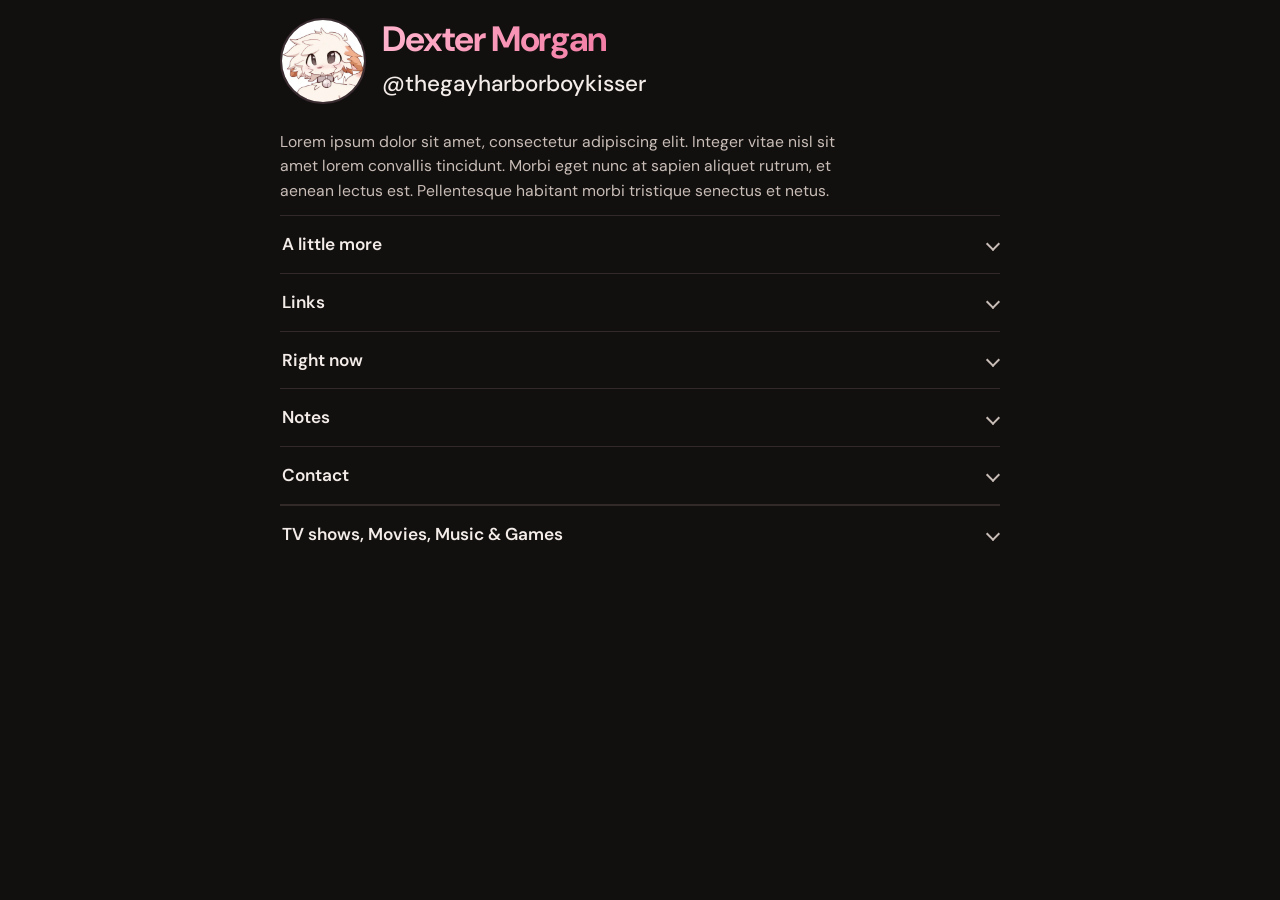
==== index.html @ 5fb07c04 "Rename indedx.html to index.html" ====
<!DOCTYPE html>
<html lang="en">
<head>
  <meta charset="utf-8">
  <meta name="viewport" content="width=device-width, initial-scale=1, viewport-fit=cover">
  <meta name="theme-color" content="#12100f">
  <meta name="apple-mobile-web-app-status-bar-style" content="black-translucent">
  <meta name="color-scheme" content="dark">
  <title>Dexter Morgan</title>
  <link rel="icon" href="pfp.png">
  <link rel="preconnect" href="https://fonts.googleapis.com">
  <link rel="preconnect" href="https://fonts.gstatic.com" crossorigin>
  <link href="https://fonts.googleapis.com/css2?family=DM+Sans:ital,opsz,wght@0,9..40,400;0,9..40,500;0,9..40,600;0,9..40,700;1,9..40,400&display=swap" rel="stylesheet">
  <style>
    :root {
      --bg: #12100f;
      --panel: #1c1716;
      --line: #322a29;
      --pink: #ef6d9a;
      --pink-2: #ff9fbd;
      --text: #f3ece8;
      --muted: #c9bdb7;
    }

    * { box-sizing: border-box; }

    html, body {
      margin: 0;
      min-height: 100%;
      min-height: 100dvh;
      background: var(--bg);
      color: var(--text);
    }

    body {
      font-family: "DM Sans", "Segoe UI", sans-serif;
      font-size: 17px;
      line-height: 1.55;
      padding: calc(18px + env(safe-area-inset-top)) 20px calc(28px + env(safe-area-inset-bottom));
    }

    main {
      width: min(720px, 100%);
      margin: 0 auto;
    }

    header {
      display: grid;
      grid-template-columns: 86px 1fr;
      column-gap: 16px;
      row-gap: 4px;
      align-items: center;
    }

    .pfp {
      width: 86px;
      height: 86px;
      border-radius: 50%;
      object-fit: cover;
      grid-row: span 2;
      border: 2px solid #3a2c31;
      background: #2a2224;
    }

    h1 {
      margin: 0;
      font-size: clamp(1.65rem, 5vw, 2.2rem);
      font-weight: 700;
      letter-spacing: -0.03em;
      line-height: 1.12;
      color: var(--pink);
      background: linear-gradient(100deg, #ffb3cc 0%, var(--pink) 48%, #ff7aa8 100%);
      -webkit-background-clip: text;
      background-clip: text;
      -webkit-text-fill-color: transparent;
    }

    .handle {
      margin: -2px 0 0;
      font-size: clamp(1.15rem, 3.5vw, 1.4rem);
      font-weight: 500;
      color: var(--text);
    }

    .bio {
      grid-column: 1 / -1;
      margin: 22px 0 8px;
      max-width: 38em;
      color: var(--muted);
      font-size: 0.98rem;
    }

    .folds {
      margin-top: 4px;
      border-top: 1px solid var(--line);
      border-bottom: 1px solid var(--line);
    }

    .fold {
      border-top: 1px solid var(--line);
    }

    .fold:first-child {
      border-top: 0;
    }

    summary {
      list-style: none;
      cursor: pointer;
      display: flex;
      align-items: center;
      justify-content: space-between;
      gap: 12px;
      padding: 15px 2px;
      font-size: 1.08rem;
      font-weight: 600;
    }

    summary::-webkit-details-marker { display: none; }

    summary::after {
      content: "";
      width: 8px;
      height: 8px;
      border-right: 2px solid var(--muted);
      border-bottom: 2px solid var(--muted);
      transform: rotate(45deg);
      transition: transform 0.18s ease;
      flex-shrink: 0;
    }

    details[open] summary {
      color: var(--pink-2);
    }

    details[open] summary::after {
      transform: rotate(225deg);
      border-color: var(--pink);
    }

    .body {
      padding: 0 2px 18px;
      color: var(--muted);
    }

    .body h3, .media h2 {
      margin: 14px 0 6px;
      font-size: 1.02rem;
      font-weight: 600;
      color: var(--text);
    }

    .media {
      margin-top: 0;
    }

    .media-block + .media-block {
      margin-top: 28px;
      padding-top: 18px;
      border-top: 1px solid var(--line);
    }

    .media h2 {
      margin: 0 0 8px;
      font-size: 1.08rem;
    }

    .media h3 {
      margin: 18px 0 8px;
      font-size: 0.92rem;
      font-weight: 600;
      color: var(--muted);
    }

    .media h3:first-child { margin-top: 0; }

    .music-group + .music-group { margin-top: 18px; }

    .body h3:first-child { margin-top: 0; }

    .body p { margin: 0 0 10px; }

    a.ext {
      color: var(--pink);
      text-underline-offset: 3px;
    }

    a.ext:hover { color: var(--pink-2); }

    .shelf-wrap { margin-top: 6px; }

    .shelf {
      display: flex;
      gap: 12px;
      overflow-x: auto;
      padding: 6px 2px 10px;
      scrollbar-color: var(--pink) var(--panel);
    }

    .card {
      flex: 0 0 auto;
      width: 118px;
    }

    .frame {
      position: relative;
      overflow: hidden;
      border-radius: 8px;
      background: var(--panel);
      aspect-ratio: 2 / 3;
      transform: perspective(700px) rotateX(var(--rx, 0deg)) rotateY(var(--ry, 0deg)) scale(1);
      transition: transform 0.28s ease;
      will-change: transform;
    }

    .frame img {
      width: 100%;
      height: 100%;
      object-fit: cover;
      display: block;
    }

    .frame.gone {
      display: flex;
      align-items: flex-end;
      padding: 10px;
      color: #8d7f7a;
      font-size: 0.78rem;
    }

    .frame.gone img { display: none; }

    .frame::after {
      content: "";
      position: absolute;
      inset: 0;
      background: linear-gradient(115deg, transparent 32%, rgba(255, 210, 225, 0.24) 50%, transparent 68%);
      transform: translateX(-120%);
      pointer-events: none;
    }

    .card:hover .frame {
      transform: perspective(700px) rotateX(var(--rx, 0deg)) rotateY(var(--ry, 0deg)) scale(1.045) translateY(-3px);
    }

    .card:hover .frame::after {
      transform: translateX(120%);
      transition: transform 0.42s ease;
    }

    .card span {
      display: block;
      margin-top: 7px;
      font-size: 0.82rem;
      color: var(--text);
      line-height: 1.25;
    }

    .music-shelf .music-card {
      width: 180px;
      flex-basis: 180px;
    }

    .music-card {
      flex: 0 0 auto;
    }

    .music-card iframe {
      display: block;
      width: 180px;
      height: 152px;
      border: 0;
      border-radius: 10px;
      background: var(--panel);
      overflow: hidden;
    }

    .music-unavailable {
      width: 180px;
      height: 180px;
      display: flex;
      flex-direction: column;
      justify-content: flex-end;
      gap: 4px;
      padding: 12px;
      border: 1px solid var(--line);
      border-radius: 10px;
      background: var(--panel);
      color: var(--text);
    }

    .music-unavailable small {
      color: var(--muted);
      font-size: 0.74rem;
      line-height: 1.2;
    }

    .music-card .music-title {
      display: block;
      margin-top: 7px;
      color: var(--text);
      font-size: 0.82rem;
      line-height: 1.25;
    }

    .music-card .music-title span {
      display: block;
      margin-top: 2px;
      color: var(--muted);
      font-size: 0.76rem;
    }

    .music-shelf {
      padding-bottom: 6px;
    }

    .music-embed {
      position: relative;
      overflow: hidden;
      width: 180px;
      height: 180px;
      border-radius: 10px;
      transform: perspective(700px) rotateX(var(--rx, 0deg)) rotateY(var(--ry, 0deg)) scale(1);
      transition: transform 0.28s ease;
    }

    .music-card:hover .music-embed {
      transform: perspective(700px) rotateX(var(--rx, 0deg)) rotateY(var(--ry, 0deg)) scale(1.025) translateY(-2px);
    }

    @media (max-width: 420px) {
      header {
        grid-template-columns: 72px 1fr;
      }
      .pfp { width: 72px; height: 72px; }
    }

    @media (prefers-reduced-motion: reduce) {
      *, *::before, *::after {
        animation: none !important;
        transition: none !important;
      }
    }
  </style>
</head>
<body>
  <main>
    <header>
      <img class="pfp" src="pfp.png" alt="Dexter Morgan" onerror="this.removeAttribute('src')">
      <h1>Dexter Morgan</h1>
      <p class="handle">@thegayharborboykisser</p>
      <p class="bio">Lorem ipsum dolor sit amet, consectetur adipiscing elit. Integer vitae nisl sit amet lorem convallis tincidunt. Morbi eget nunc at sapien aliquet rutrum, et aenean lectus est. Pellentesque habitant morbi tristique senectus et netus.</p>
    </header>

    <div class="folds">
      <details class="fold">
        <summary>A little more</summary>
        <div class="body">
          <p>Lorem ipsum dolor sit amet, consectetur adipiscing elit. Vestibulum ante ipsum primis in faucibus orci luctus et ultrices posuere cubilia curae.</p>
          <h3>Small header</h3>
          <p>Copy a block like the one above if you want another title inside a section. Keep it short or let it run. Either is fine.</p>
        </div>
      </details>

      <details class="fold">
        <summary>Links</summary>
        <div class="body">
          <p>Anything you want people to click can live here. Regular links open in a new tab.</p>
          <h3>Around the web</h3>
          <p>
            <a class="ext" href="https://dextermorgan.gay" target="_blank" rel="noopener noreferrer">dextermorgan.gay</a><br>
            <a class="ext" href="https://www.tiktok.com/@thegayharborboykisser" target="_blank" rel="noopener noreferrer">TikTok</a><br>
            <a class="ext" href="https://discord.com/users/" target="_blank" rel="noopener noreferrer">Discord</a>
          </p>
        </div>
      </details>

      <details class="fold">
        <summary>Right now</summary>
        <div class="body">
          <p>Lorem ipsum dolor sit amet. This one can be whatever you are into this week, a short rant, a song stuck in your head.</p>
          <h3>Currently</h3>
          <p>Ut enim ad minim veniam, quis nostrud exercitation ullamco laboris nisi ut aliquip ex ea commodo consequat.</p>
        </div>
      </details>

      <details class="fold">
        <summary>Notes</summary>
        <div class="body">
          <p>Lorem ipsum dolor sit amet, consectetur adipiscing elit. Integer vel nisi sit amet lorem tincidunt porttitor.</p>
          <h3>A bit extra</h3>
          <p>Sed ut perspiciatis unde omnis iste natus error sit voluptatem accusantium doloremque laudantium.</p>
        </div>
      </details>

      <details class="fold">
        <summary>Contact</summary>
        <div class="body">
          <p>If you actually need to reach me, Discord is the easy one. Swap this paragraph when you know what you want it to say.</p>
          <h3>Best way</h3>
          <p>Duis aute irure dolor in reprehenderit in voluptate velit esse cillum dolore eu fugiat nulla pariatur.</p>
        </div>
      </details>
    </div>

      <details class="fold media-fold">
        <summary>TV shows, Movies, Music &amp; Games</summary>
        <div class="body media">
          <section class="media-block">
            <h2>TV shows</h2>
            <div class="shelf" id="shows"></div>
          </section>

          <section class="media-block">
            <h2>Movies</h2>
            <div class="shelf" id="movies"></div>
          </section>

          <section class="media-block">
            <h2>Music</h2>
            <div class="music-group">
              <h3>Michael Jackson</h3>
              <div class="shelf music-shelf" id="music-mj"></div>
            </div>
            <div class="music-group">
              <h3>80s / classics</h3>
              <div class="shelf music-shelf" id="music-classics"></div>
            </div>
            <div class="music-group">
              <h3>Pop / dance</h3>
              <div class="shelf music-shelf" id="music-pop"></div>
            </div>
            <div class="music-group">
              <h3>Tame Impala / indie</h3>
              <div class="shelf music-shelf" id="music-indie"></div>
            </div>
            <div class="music-group">
              <h3>Slowed / alt</h3>
              <div class="shelf music-shelf" id="music-alt"></div>
            </div>
          </section>

          <section class="media-block">
            <h2>Games</h2>
            <div class="shelf" id="games"></div>
          </section>
        </div>
      </details>
  </main>

  <script>
    var games = [
      ["game1.png", "Game 1"],
      ["game2.png", "Game 2"],
      ["game3.png", "Game 3"],
      ["game4.png", "Game 4"],
      ["game5.png", "Game 5"]
    ];

    var movies = [
      ["movie1.png", "Movie 1"],
      ["movie2.png", "Movie 2"],
      ["movie3.png", "Movie 3"],
      ["movie4.png", "Movie 4"],
      ["movie5.png", "Movie 5"]
    ];

    var shows = [
      ["tv1.png", "TV Show 1"],
      ["tv2.png", "TV Show 2"],
      ["tv3.png", "TV Show 3"],
      ["tv4.png", "TV Show 4"],
      ["tv5.png", "TV Show 5"]
    ];

    /* Spotify embeds: real Spotify players only. */
    var musicGroups = {
      "music-mj": [
        ["Billie Jean", "Michael Jackson", "track", "1Rt3oh7shVSWj6q2MieDHa"],
        ["Thriller", "Michael Jackson", "album", "2ANVost0y2y52ema1E9xAZ"],
        ["Beat It", "Michael Jackson", "track", "3X9R7v8mJ1au8gDqfHKbnm"],
        ["Smooth Criminal (Radio Edit)", "Michael Jackson", "track", "3Qqefdfw2gWGwLJisprqE8"],
        ["Bad", "Michael Jackson", "track", "1PFuMplfyEtFQGGl1359sW"],
        ["They Don't Care About Us", "Michael Jackson", "track", "0sESwMFXTMhvZUfjKKnKz1"],
        ["Black Or White", "Michael Jackson", "track", "5QV4Jdgi69Y3FLmsUZfftB"]
      ],
      "music-classics": [
        ["Everything She Wants", "Wham!", "track", "5hXEcqQhEjfZdbIZLO8mf2"],
        ["Eye of the Tiger", "Survivor", "track", "7kZS30ejAopKtmJN3JBLda"],
        ["I'm Still Standing", "Elton John", "track", "0lzpfrTARexLFXEACKSXTh"],
        ["I Was Made For Lovin' You", "KISS", "track", "1dVd6BEOhhn9IKdthU8CKD"],
        ["Burning Heart", "Survivor", "track", "2avaSeKHI5l4sLruVfLdi2"],
        ["It's My Life", "Bon Jovi", "track", "0v1XpBHnsbkCn7iJ9Ucr1l"],
        ["Uptown Girl", "Billy Joel", "track", "4Wl0E2btqhCJVmIQJYWgjE"],
        ["Stayin' Alive", "Bee Gees", "track", "2xSXw1EqGSAKc1e4TPaQvV"]
      ],
      "music-pop": [
        ["Counting Stars", "OneRepublic", "track", "0QLg7FnwdX3Ud5YJIgIEV7"],
        ["High Hopes", "Panic! At The Disco", "track", "3ZfDLRo0NzEpcDT2Yg5UJi"],
        ["Poker Face", "Lady Gaga", "track", "6rHTPcAlGJoK2sxfUtqMr7"],
        ["Rockabye (feat. Sean Paul & Anne-Marie)", "Clean Bandit, Sean Paul, Anne-Marie", "track", "29LAxrFTnln2yr5QgMYP0R"],
        ["Just Dance", "Lady Gaga, Colby O'Donis", "track", "1CK4cysjAXazotGBl11PkV"],
        ["Give Me Everything (feat. Nayer)", "Pitbull, AFROJACK, Ne-Yo, Nayer", "track", "3QFbOgWOqXEtOD02FMcX7K"],
        ["Can't Hold Us (feat. Ray Dalton)", "Macklemore & Ryan Lewis, Ray Dalton", "track", "0V9p8zmOlUHc72a5lRew2A"],
        ["You Belong With Me", "Taylor Swift", "track", "1GEBsLDvJGw7kviySRI6GX"],
        ["Call Me Maybe", "Carly Rae Jepsen", "track", "6J31PvdQWH51dLhpu7sK4C"],
        ["That's What I Want", "Lil Nas X", "spotify-search-needed", null],
        ["INDUSTRY BABY", "Lil Nas X, Jack Harlow", "track", "0Dkviqf6u4mfF44MXCsvs6"],
        ["As It Was", "Harry Styles", "track", "4Dvkj6JhhA12EX05fT7y2e"],
        ["Sweet but Psycho", "Ava Max", "track", "7eJUKvmg9Q8wVY8UNo8Q9N"],
        ["Timber", "Pitbull, Kesha", "track", "3cHyrEgdyYRjgJKSOiOtcS"],
        ["One Kiss (with Dua Lipa)", "Calvin Harris, Dua Lipa", "track", "76dIZzTdrNO15mGBrU3MHi"],
        ["Levitating (feat. DaBaby)", "Dua Lipa, DaBaby", "track", "4ilQ8Gj49nptzso9T4uz9G"]
      ],
      "music-indie": [
        ["Let It Happen", "Tame Impala", "track", "7uARi9Dk8wQ5gU4kOG1GeW"],
        ["The Less I Know The Better", "Tame Impala", "track", "22yKDHVR2o5O0s2oL02UcE"],
        ["Borderline", "Tame Impala", "track", "5hM5arv9KDbCHS0k9uqwjr"],
        ["Borderline", "6arelyhuman", "spotify-search-needed", null],
        ["Somebody That I Used To Know", "Gotye, Kimbra", "track", "6NT1jkthh6pIqDX8i0WteZ"]
      ],
      "music-alt": [
        ["FALL FROM THE SKY PT. 2 - SLOWED", "RomancePlanet, STAKILLAZ", "track", "7bDjNi0Jj26PRFSziZJphr"],
        ["Faster n Harder - Slowed & Reverbed", "Sassy Scene, 6arelyhuman", "track", "1qIX2OmGYMuo0qdXVnADP9"],
        ["did i tell u that i miss u", "adore", "album", "0pedkI7nWlHCeiluBRLF7O"],
        ["Versatile - Slowed", "LP Rythm", "spotify-search-needed", null],
        ["Monolith", "Twin Tribes", "track", "4T1oZ3UAFKbraSp5JAISWW"],
        ["tesla - slowed electro mix", "Fixupboy", "album", "1gTkWCaSwTE1HJI723Z3E2"],
        ["Nope your too late i already died", "wifiskeleton, i wanna be a jack-o-lantern", "album", "16g3MJk9OmtNXwRrrPMPUK"]
      ]
    };

    function fillShelf(id, items) {
      var root = document.getElementById(id);
      if (!root) return;
      root.innerHTML = "";
      items.forEach(function (item) {
        var card = document.createElement("article");
        card.className = "card";

        var frame = document.createElement("div");
        frame.className = "frame";

        var img = document.createElement("img");
        img.src = item[0];
        img.alt = item[1];
        img.addEventListener("error", function () {
          frame.classList.add("gone");
          frame.appendChild(document.createTextNode("add " + item[0]));
        });

        var name = document.createElement("span");
        name.textContent = item[1];

        frame.appendChild(img);
        card.appendChild(frame);
        card.appendChild(name);
        root.appendChild(card);
      });
      addTiltHandlers(root);
    }

    function fillMusicShelf(id, items) {
      var root = document.getElementById(id);
      if (!root || root.dataset.filled === "1") return;
      root.dataset.filled = "1";

      items.forEach(function (item) {
        var title = item[0];
        var artist = item[1];
        var type = item[2];
        var spotifyId = item[3];
        var card = document.createElement("article");
        card.className = "music-card";

        if (type === "track" || type === "album") {
          var embed = document.createElement("div");
          embed.className = "music-embed";

          var iframe = document.createElement("iframe");
          var uriType = type === "album" ? "album" : "track";
          // This is Spotify's normal generated embed player, not a link to the track page.
          iframe.src = "https://open.spotify.com/embed/" + uriType + "/" + spotifyId + "?utm_source=generator&theme=0";
          iframe.width = "180";
          iframe.height = "152";
          iframe.frameBorder = "0";
          iframe.title = title + " — " + artist;
          iframe.loading = "lazy";
          iframe.allow = "autoplay; clipboard-write; encrypted-media; fullscreen; picture-in-picture; web-share";
          iframe.setAttribute("allowfullscreen", "");
          embed.appendChild(iframe);
          card.appendChild(embed);
        } else {
          var unavailable = document.createElement("div");
          unavailable.className = "music-unavailable";
          unavailable.innerHTML = '<strong>' + htmlEscape(title) + '</strong><small>Spotify direct embed not found</small>';
          card.appendChild(unavailable);
        }

        root.appendChild(card);
      });
    }

    function htmlEscape(value) {
      return String(value)
        .replace(/&/g, "&amp;")
        .replace(/</g, "&lt;")
        .replace(/>/g, "&gt;")
        .replace(/\"/g, "&quot;")
        .replace(/'/g, "&#039;");
    }

    function addTiltHandlers(root) {
      root.querySelectorAll(".card, .music-card").forEach(function (card) {
        var frame = card.querySelector(".frame, .music-embed, .music-link-card");
        if (!frame || card.dataset.tiltReady === "1") return;
        card.dataset.tiltReady = "1";
        card.addEventListener("mousemove", function (e) {
          var r = frame.getBoundingClientRect();
          var x = (e.clientX - r.left) / r.width;
          var y = (e.clientY - r.top) / r.height;
          frame.style.setProperty("--ry", ((0.5 - x) * 5).toFixed(2) + "deg");
          frame.style.setProperty("--rx", ((y - 0.5) * 5).toFixed(2) + "deg");
        });
        card.addEventListener("mouseleave", function () {
          frame.style.setProperty("--rx", "0deg");
          frame.style.setProperty("--ry", "0deg");
        });
      });
    }

    fillShelf("games", games);
    fillShelf("movies", movies);
    fillShelf("shows", shows);

    var mediaFold = document.querySelector(".media-fold");
    if (mediaFold) {
      mediaFold.addEventListener("toggle", function () {
        if (!mediaFold.open) return;
        Object.keys(musicGroups).forEach(function (id) {
          fillMusicShelf(id, musicGroups[id]);
        });
        addTiltHandlers(mediaFold);
      });
    }

    document.querySelectorAll("details").forEach(function (d) {
      d.open = false;
    });
  </script>
</body>
</html>
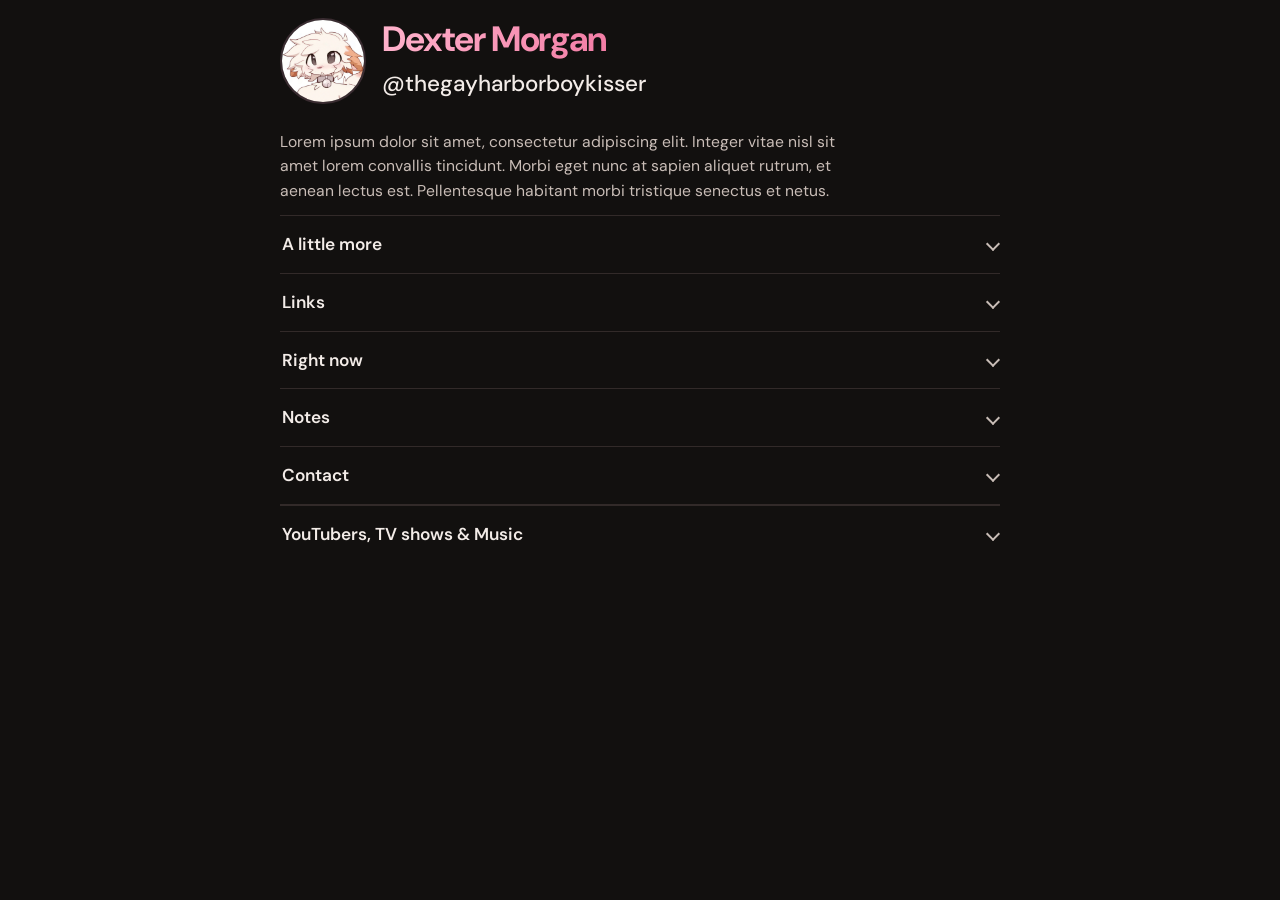
==== commit ac458604: "Update index.html" ====
--- a/index.html
+++ b/index.html
@@ -187,6 +187,52 @@
 
     a.ext:hover { color: var(--pink-2); }
 
+    .channel-list {
+      display: flex;
+      flex-direction: column;
+      gap: 4px;
+      margin-top: 4px;
+    }
+
+    .channel {
+      display: flex;
+      align-items: center;
+      gap: 13px;
+      min-height: 64px;
+      padding: 8px 10px;
+      border-radius: 10px;
+      transition: background 0.18s ease, transform 0.18s ease;
+    }
+
+    .channel:hover {
+      background: rgba(255, 255, 255, 0.035);
+      transform: translateX(3px);
+    }
+
+    .channel-avatar {
+      width: 48px;
+      height: 48px;
+      border-radius: 50%;
+      object-fit: cover;
+      flex: 0 0 48px;
+      border: 1px solid #3a2c31;
+      background: var(--panel);
+    }
+
+    .channel-name {
+      min-width: 0;
+      color: var(--text);
+      font-size: 0.94rem;
+      font-weight: 500;
+      line-height: 1.25;
+    }
+
+    .channel-sub {
+      margin-top: 2px;
+      color: var(--muted);
+      font-size: 0.76rem;
+    }
+
     .shelf-wrap { margin-top: 6px; }
 
     .shelf {
@@ -195,6 +241,23 @@
       overflow-x: auto;
       padding: 6px 2px 10px;
       scrollbar-color: var(--pink) var(--panel);
+    }
+
+    .tv-grid {
+      display: grid;
+      grid-template-columns: repeat(4, minmax(0, 1fr));
+      gap: 18px 14px;
+      overflow: visible;
+      padding: 4px 0 8px;
+    }
+
+    .tv-grid .card {
+      width: auto;
+      min-width: 0;
+    }
+
+    .tv-grid .card span {
+      font-size: 0.78rem;
     }
 
     .card {
@@ -256,9 +319,16 @@
       line-height: 1.25;
     }
 
+    .music-shelf {
+      gap: 14px;
+      padding: 4px 2px 10px;
+      scroll-snap-type: x proximity;
+    }
+
     .music-shelf .music-card {
-      width: 180px;
-      flex-basis: 180px;
+      width: 280px;
+      flex: 0 0 280px;
+      scroll-snap-align: start;
     }
 
     .music-card {
@@ -267,32 +337,12 @@
 
     .music-card iframe {
       display: block;
-      width: 180px;
+      width: 100%;
       height: 152px;
       border: 0;
-      border-radius: 10px;
+      border-radius: 12px;
       background: var(--panel);
       overflow: hidden;
-    }
-
-    .music-unavailable {
-      width: 180px;
-      height: 180px;
-      display: flex;
-      flex-direction: column;
-      justify-content: flex-end;
-      gap: 4px;
-      padding: 12px;
-      border: 1px solid var(--line);
-      border-radius: 10px;
-      background: var(--panel);
-      color: var(--text);
-    }
-
-    .music-unavailable small {
-      color: var(--muted);
-      font-size: 0.74rem;
-      line-height: 1.2;
     }
 
     .music-card .music-title {
@@ -310,22 +360,31 @@
       font-size: 0.76rem;
     }
 
-    .music-shelf {
-      padding-bottom: 6px;
-    }
-
     .music-embed {
       position: relative;
       overflow: hidden;
-      width: 180px;
-      height: 180px;
-      border-radius: 10px;
+      width: 100%;
+      height: 152px;
+      border-radius: 12px;
       transform: perspective(700px) rotateX(var(--rx, 0deg)) rotateY(var(--ry, 0deg)) scale(1);
       transition: transform 0.28s ease;
+      will-change: transform;
     }
 
     .music-card:hover .music-embed {
-      transform: perspective(700px) rotateX(var(--rx, 0deg)) rotateY(var(--ry, 0deg)) scale(1.025) translateY(-2px);
+      transform: perspective(700px) rotateX(var(--rx, 0deg)) rotateY(var(--ry, 0deg)) scale(1.02) translateY(-2px);
+    }
+
+    @media (max-width: 560px) {
+      .music-shelf .music-card {
+        width: 240px;
+        flex-basis: 240px;
+      }
+
+      .tv-grid {
+        grid-template-columns: repeat(3, minmax(0, 1fr));
+        gap: 16px 12px;
+      }
     }
 
     @media (max-width: 420px) {
@@ -333,6 +392,11 @@
         grid-template-columns: 72px 1fr;
       }
       .pfp { width: 72px; height: 72px; }
+
+      .tv-grid {
+        grid-template-columns: repeat(2, minmax(0, 1fr));
+        gap: 14px 10px;
+      }
     }
 
     @media (prefers-reduced-motion: reduce) {
@@ -404,14 +468,19 @@
     </div>
 
       <details class="fold media-fold">
-        <summary>TV shows, Movies, Music &amp; Games</summary>
+        <summary>YouTubers, TV shows &amp; Music</summary>
         <div class="body media">
           <section class="media-block">
+            <h2>YouTubers</h2>
+            <div class="channel-list" id="youtubers"></div>
+          </section>
+
+          <section class="media-block">
             <h2>TV shows</h2>
-            <div class="shelf" id="shows"></div>
+            <div class="shelf tv-grid" id="shows"></div>
           </section>
 
-          <section class="media-block">
+          <section class="media-block" id="movies-section">
             <h2>Movies</h2>
             <div class="shelf" id="movies"></div>
           </section>
@@ -440,44 +509,50 @@
             </div>
           </section>
 
-          <section class="media-block">
-            <h2>Games</h2>
-            <div class="shelf" id="games"></div>
-          </section>
         </div>
       </details>
   </main>
 
   <script>
-    var games = [
-      ["game1.png", "Game 1"],
-      ["game2.png", "Game 2"],
-      ["game3.png", "Game 3"],
-      ["game4.png", "Game 4"],
-      ["game5.png", "Game 5"]
+    var youtubers = [
+      ["8bitryan.png", "8-BitRyan"],
+      ["chadoy.png", "Chadoy"],
+      ["dougdoug.png", "DougDoug"],
+      ["familyfriendlyyt.png", "FamilyFriendlyYT"],
+      ["joebartolozzi.png", "Joe Bartolozzi"],
+      ["letsgameitout.png", "Let's Game It Out"],
+      ["markiplier.png", "Markiplier"],
+      ["martincitopants.png", "martincitopants"],
+      ["sb737.png", "SB737"],
+      ["tranium.png", "Tranium"],
+      ["vivilly.png", "Vivilly"]
     ];
 
-    var movies = [
-      ["movie1.png", "Movie 1"],
-      ["movie2.png", "Movie 2"],
-      ["movie3.png", "Movie 3"],
-      ["movie4.png", "Movie 4"],
-      ["movie5.png", "Movie 5"]
-    ];
+    var movies = [];
 
     var shows = [
-      ["tv1.png", "TV Show 1"],
-      ["tv2.png", "TV Show 2"],
-      ["tv3.png", "TV Show 3"],
-      ["tv4.png", "TV Show 4"],
-      ["tv5.png", "TV Show 5"]
+      ["strangerthings.png", "Stranger Things"],
+      ["breakingbad.png", "Breaking Bad"],
+      ["theboys.png", "The Boys"],
+      ["thewalkingdead.png", "The Walking Dead"],
+      ["bettercallsaul.png", "Better Call Saul"],
+      ["supernatural.png", "Supernatural"],
+      ["dexter.png", "Dexter"],
+      ["theoffice.png", "The Office"],
+      ["thesopranos.png", "The Sopranos"],
+      ["you.png", "You"],
+      ["13reasonswhy.png", "13 Reasons Why"],
+      ["youngsheldon.png", "Young Sheldon"],
+      ["thementalist.png", "The Mentalist"],
+      ["severance.png", "Severance"],
+      ["theendofthefuckingworld.webp", "The End of the F***ing World"]
     ];
 
     /* Spotify embeds: real Spotify players only. */
     var musicGroups = {
       "music-mj": [
         ["Billie Jean", "Michael Jackson", "track", "1Rt3oh7shVSWj6q2MieDHa"],
-        ["Thriller", "Michael Jackson", "album", "2ANVost0y2y52ema1E9xAZ"],
+        ["Thriller", "Michael Jackson", "track", "2LlQb7Uoj1kKyGhlkBf9aC"],
         ["Beat It", "Michael Jackson", "track", "3X9R7v8mJ1au8gDqfHKbnm"],
         ["Smooth Criminal (Radio Edit)", "Michael Jackson", "track", "3Qqefdfw2gWGwLJisprqE8"],
         ["Bad", "Michael Jackson", "track", "1PFuMplfyEtFQGGl1359sW"],
@@ -504,7 +579,7 @@
         ["Can't Hold Us (feat. Ray Dalton)", "Macklemore & Ryan Lewis, Ray Dalton", "track", "0V9p8zmOlUHc72a5lRew2A"],
         ["You Belong With Me", "Taylor Swift", "track", "1GEBsLDvJGw7kviySRI6GX"],
         ["Call Me Maybe", "Carly Rae Jepsen", "track", "6J31PvdQWH51dLhpu7sK4C"],
-        ["That's What I Want", "Lil Nas X", "spotify-search-needed", null],
+        ["That's What I Want", "Lil Nas X", "track", "0e8nrvls4Qqv5Rfa2UhqmO"],
         ["INDUSTRY BABY", "Lil Nas X, Jack Harlow", "track", "0Dkviqf6u4mfF44MXCsvs6"],
         ["As It Was", "Harry Styles", "track", "4Dvkj6JhhA12EX05fT7y2e"],
         ["Sweet but Psycho", "Ava Max", "track", "7eJUKvmg9Q8wVY8UNo8Q9N"],
@@ -516,19 +591,50 @@
         ["Let It Happen", "Tame Impala", "track", "7uARi9Dk8wQ5gU4kOG1GeW"],
         ["The Less I Know The Better", "Tame Impala", "track", "22yKDHVR2o5O0s2oL02UcE"],
         ["Borderline", "Tame Impala", "track", "5hM5arv9KDbCHS0k9uqwjr"],
-        ["Borderline", "6arelyhuman", "spotify-search-needed", null],
         ["Somebody That I Used To Know", "Gotye, Kimbra", "track", "6NT1jkthh6pIqDX8i0WteZ"]
       ],
       "music-alt": [
         ["FALL FROM THE SKY PT. 2 - SLOWED", "RomancePlanet, STAKILLAZ", "track", "7bDjNi0Jj26PRFSziZJphr"],
         ["Faster n Harder - Slowed & Reverbed", "Sassy Scene, 6arelyhuman", "track", "1qIX2OmGYMuo0qdXVnADP9"],
-        ["did i tell u that i miss u", "adore", "album", "0pedkI7nWlHCeiluBRLF7O"],
+        ["did i tell u that i miss u", "adore", "track", "20pHAF3KUkAys9uaFJDUIv"],
         ["Versatile - Slowed", "LP Rythm", "spotify-search-needed", null],
         ["Monolith", "Twin Tribes", "track", "4T1oZ3UAFKbraSp5JAISWW"],
         ["tesla - slowed electro mix", "Fixupboy", "album", "1gTkWCaSwTE1HJI723Z3E2"],
-        ["Nope your too late i already died", "wifiskeleton, i wanna be a jack-o-lantern", "album", "16g3MJk9OmtNXwRrrPMPUK"]
+        ["Nope your too late i already died", "wifiskeleton, i wanna be a jack-o-lantern", "track", "0hta2Lb2zKJ7kEnAEZEE3G"]
       ]
     };
+
+    function fillChannels(id, items) {
+      var root = document.getElementById(id);
+      if (!root) return;
+      root.innerHTML = "";
+      items.forEach(function (item) {
+        var row = document.createElement("article");
+        row.className = "channel";
+
+        var avatar = document.createElement("img");
+        avatar.className = "channel-avatar";
+        avatar.src = item[0];
+        avatar.alt = item[1];
+        avatar.addEventListener("error", function () {
+          avatar.style.visibility = "hidden";
+        });
+
+        var info = document.createElement("div");
+        var name = document.createElement("div");
+        name.className = "channel-name";
+        name.textContent = item[1];
+        var sub = document.createElement("div");
+        sub.className = "channel-sub";
+        sub.textContent = "Subscribed";
+        info.appendChild(name);
+        info.appendChild(sub);
+
+        row.appendChild(avatar);
+        row.appendChild(info);
+        root.appendChild(row);
+      });
+    }
 
     function fillShelf(id, items) {
       var root = document.getElementById(id);
@@ -573,30 +679,24 @@
         var card = document.createElement("article");
         card.className = "music-card";
 
-        if (type === "track" || type === "album") {
-          var embed = document.createElement("div");
-          embed.className = "music-embed";
-
-          var iframe = document.createElement("iframe");
-          var uriType = type === "album" ? "album" : "track";
-          // This is Spotify's normal generated embed player, not a link to the track page.
-          iframe.src = "https://open.spotify.com/embed/" + uriType + "/" + spotifyId + "?utm_source=generator&theme=0";
-          iframe.width = "180";
-          iframe.height = "152";
-          iframe.frameBorder = "0";
-          iframe.title = title + " — " + artist;
-          iframe.loading = "lazy";
-          iframe.allow = "autoplay; clipboard-write; encrypted-media; fullscreen; picture-in-picture; web-share";
-          iframe.setAttribute("allowfullscreen", "");
-          embed.appendChild(iframe);
-          card.appendChild(embed);
-        } else {
-          var unavailable = document.createElement("div");
-          unavailable.className = "music-unavailable";
-          unavailable.innerHTML = '<strong>' + htmlEscape(title) + '</strong><small>Spotify direct embed not found</small>';
-          card.appendChild(unavailable);
-        }
-
+        if (type !== "track" && type !== "album") return;
+
+        var embed = document.createElement("div");
+        embed.className = "music-embed";
+
+        var iframe = document.createElement("iframe");
+        var uriType = type === "album" ? "album" : "track";
+        // Spotify's generated Embed player. The player stays on this page.
+        iframe.src = "https://open.spotify.com/embed/" + uriType + "/" + spotifyId + "?utm_source=generator&theme=0";
+        iframe.width = "100%";
+        iframe.height = "152";
+        iframe.frameBorder = "0";
+        iframe.title = title + " — " + artist;
+        iframe.loading = "lazy";
+        iframe.allow = "autoplay; clipboard-write; encrypted-media; fullscreen; picture-in-picture; web-share";
+        iframe.setAttribute("allowfullscreen", "");
+        embed.appendChild(iframe);
+        card.appendChild(embed);
         root.appendChild(card);
       });
     }
@@ -629,8 +729,13 @@
       });
     }
 
-    fillShelf("games", games);
-    fillShelf("movies", movies);
+    fillChannels("youtubers", youtubers);
+    if (movies.length) {
+      fillShelf("movies", movies);
+    } else {
+      var moviesSection = document.getElementById("movies-section");
+      if (moviesSection) moviesSection.remove();
+    }
     fillShelf("shows", shows);
 
     var mediaFold = document.querySelector(".media-fold");
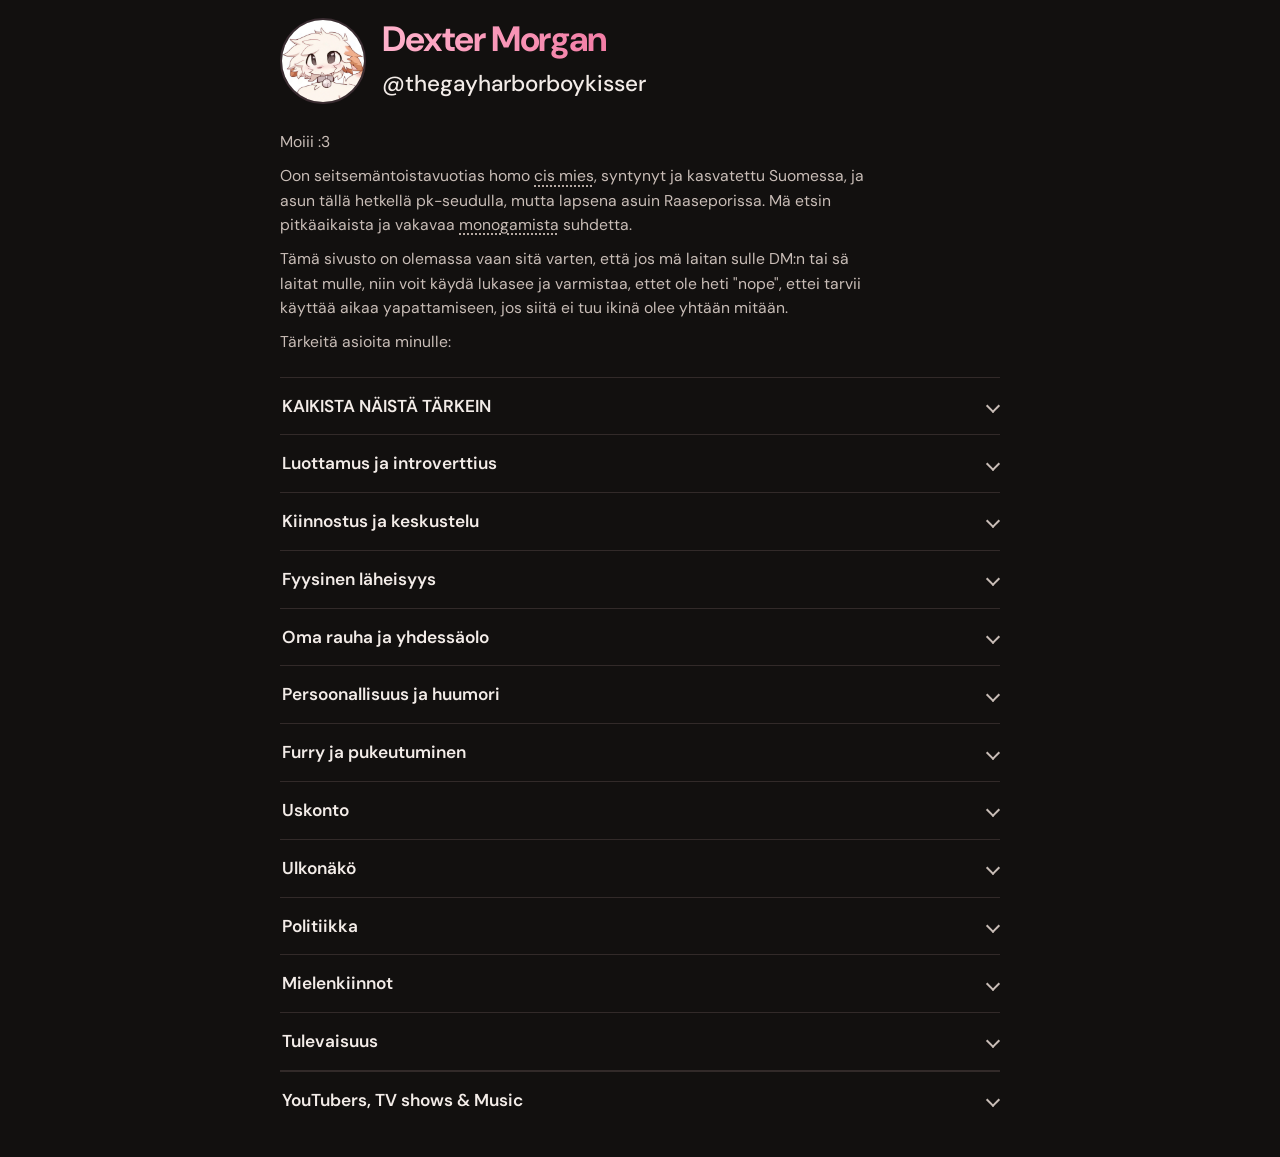
==== commit a02e1580: "Enhance bio section with term definitions and styles Added tooltip definitions for terms in the bio " ====
--- a/index.html
+++ b/index.html
@@ -90,6 +90,47 @@
       font-size: 0.98rem;
     }
 
+
+    .term {
+      position: relative;
+      text-decoration: underline dotted #b6aaa4 1.5px;
+      text-underline-offset: 4px;
+      cursor: help;
+      color: inherit;
+      outline-offset: 3px;
+    }
+    .term::after {
+      content: attr(data-definition);
+      position: absolute;
+      z-index: 20;
+      left: 50%;
+      bottom: calc(100% + 10px);
+      transform: translate(-50%, 4px);
+      width: min(260px, 78vw);
+      padding: 9px 11px;
+      border: 1px solid #514642;
+      border-radius: 8px;
+      background: #292321;
+      color: #f3ece8;
+      font-size: 0.78rem;
+      font-weight: 400;
+      line-height: 1.4;
+      text-align: left;
+      white-space: normal;
+      box-shadow: 0 8px 24px rgba(0,0,0,.28);
+      opacity: 0;
+      visibility: hidden;
+      pointer-events: none;
+      transition: opacity .12s ease, transform .12s ease, visibility .12s ease;
+    }
+    .term:hover::after, .term:focus-visible::after, .term.definition-open::after {
+      opacity: 1;
+      visibility: visible;
+      transform: translate(-50%, 0);
+    }
+    .bio p { margin: 0 0 10px; }
+    .fold .body p { margin-bottom: 12px; }
+
     .folds {
       margin-top: 4px;
       border-top: 1px solid var(--line);
@@ -413,59 +454,83 @@
       <img class="pfp" src="pfp.png" alt="Dexter Morgan" onerror="this.removeAttribute('src')">
       <h1>Dexter Morgan</h1>
       <p class="handle">@thegayharborboykisser</p>
-      <p class="bio">Lorem ipsum dolor sit amet, consectetur adipiscing elit. Integer vitae nisl sit amet lorem convallis tincidunt. Morbi eget nunc at sapien aliquet rutrum, et aenean lectus est. Pellentesque habitant morbi tristique senectus et netus.</p>
+      <div class="bio"><p>Moiii :3</p><p>Oon seitsemäntoistavuotias homo <span class="term" tabindex="0" role="button" aria-expanded="false" data-definition="Cis-mies on mies, jonka sukupuoli-identiteetti on mies ja vastaa syntymässä määriteltyä sukupuolta.">cis mies</span>, syntynyt ja kasvatettu Suomessa, ja asun tällä hetkellä pk-seudulla, mutta lapsena asuin Raaseporissa. Mä etsin pitkäaikaista ja vakavaa <span class="term" tabindex="0" role="button" aria-expanded="false" data-definition="Monogaminen suhde tarkoittaa tässä yhtä romanttista kumppania. Kumppanit voivat sopia keskenään omista rajoistaan ja siitä, mikä on heidän suhteessaan ok.">monogamista</span> suhdetta.</p><p>Tämä sivusto on olemassa vaan sitä varten, että jos mä laitan sulle DM:n tai sä laitat mulle, niin voit käydä lukasee ja varmistaa, ettet ole heti "nope", ettei tarvii käyttää aikaa yapattamiseen, jos siitä ei tuu ikinä olee yhtään mitään.</p><p>Tärkeitä asioita minulle:</p></div>
     </header>
 
     <div class="folds">
-      <details class="fold">
-        <summary>A little more</summary>
-        <div class="body">
-          <p>Lorem ipsum dolor sit amet, consectetur adipiscing elit. Vestibulum ante ipsum primis in faucibus orci luctus et ultrices posuere cubilia curae.</p>
-          <h3>Small header</h3>
-          <p>Copy a block like the one above if you want another title inside a section. Keep it short or let it run. Either is fine.</p>
-        </div>
-      </details>
-
-      <details class="fold">
-        <summary>Links</summary>
-        <div class="body">
-          <p>Anything you want people to click can live here. Regular links open in a new tab.</p>
-          <h3>Around the web</h3>
-          <p>
-            <a class="ext" href="https://dextermorgan.gay" target="_blank" rel="noopener noreferrer">dextermorgan.gay</a><br>
-            <a class="ext" href="https://www.tiktok.com/@thegayharborboykisser" target="_blank" rel="noopener noreferrer">TikTok</a><br>
-            <a class="ext" href="https://discord.com/users/" target="_blank" rel="noopener noreferrer">Discord</a>
-          </p>
-        </div>
-      </details>
-
-      <details class="fold">
-        <summary>Right now</summary>
-        <div class="body">
-          <p>Lorem ipsum dolor sit amet. This one can be whatever you are into this week, a short rant, a song stuck in your head.</p>
-          <h3>Currently</h3>
-          <p>Ut enim ad minim veniam, quis nostrud exercitation ullamco laboris nisi ut aliquip ex ea commodo consequat.</p>
-        </div>
-      </details>
-
-      <details class="fold">
-        <summary>Notes</summary>
-        <div class="body">
-          <p>Lorem ipsum dolor sit amet, consectetur adipiscing elit. Integer vel nisi sit amet lorem tincidunt porttitor.</p>
-          <h3>A bit extra</h3>
-          <p>Sed ut perspiciatis unde omnis iste natus error sit voluptatem accusantium doloremque laudantium.</p>
-        </div>
-      </details>
-
-      <details class="fold">
-        <summary>Contact</summary>
-        <div class="body">
-          <p>If you actually need to reach me, Discord is the easy one. Swap this paragraph when you know what you want it to say.</p>
-          <h3>Best way</h3>
-          <p>Duis aute irure dolor in reprehenderit in voluptate velit esse cillum dolore eu fugiat nulla pariatur.</p>
-        </div>
-      </details>
-    </div>
+  <details class="fold">
+    <summary>KAIKISTA NÄISTÄ TÄRKEIN</summary>
+    <div class="body">
+      <p>Totuudenmukaisuus! Kerrotaan asioista toisille, vaikka toinen suuttuisi, vaikka toisella olisi hyvä mieli, whatever. Ja myös yhtä tärkeänä, rakentavat väittelyt. Ig toi käy järkeen, mutta tarkotan siis niinkun healthy arguments. Aka, ei että heitetään haukkumasanoja toista kohti ees taas, vaan sitä että "hei, sä teit näin ja näin ja mulla oli tosi epämukava olo sen takia" tai whatever. Argumentteja tulee aina olemaan, niin might as well tehdä ne oikein.</p>
+    </div>
+  </details>
+  <details class="fold">
+    <summary>Luottamus ja introverttius</summary>
+    <div class="body">
+      <p>Mä en luota ihmisiin heti. Mulla kestää yleensä aika kauan ennen kun oikeesti luotan ihmiseen ja avaudun kunnolla. Voin kyllä sanoa vulnerable asioita aika helposti, mutta se tulee enemmän information antamisen paikasta kun mistään muualta. Eli jos vaikutan aluksi vähän etäiseltä tai varautuneelta, se ei välttämättä tarkoita ettenkö tykkäisi susta. Oon myös aika introvertti, ja vaikka yritänkin päästä eroon social anxietysta, en oikeestaan halua kumppanikseni mitään super outgoing ihmistä, jonka pitää olla koko ajan menossa ja ihmisten kanssa.</p>
+    </div>
+  </details>
+  <details class="fold">
+    <summary>Kiinnostus ja keskustelu</summary>
+    <div class="body">
+      <p>Tykkään siitä, että toinen oikeesti osoittaa kiinnostusta muhun. Jos mä kysyn sulta asioita, niin kysy säkin multa :sob: En halua olla aina se, joka yrittää keksiä jotain sanottavaa ja pitää keskustelua hengissä. Tykkään ihmisistä, jotka oikeesti kuuntelee ja haluaa tietää musta enemmän. Tässä tarkotan nyt niiku Discordissa puhutaan viesteillä. Mutta todennäköisesti eka voice chat ja eka irl tapaaminen tulee olee ihan vitun awkward koska oon anxious mutta kuitenki.</p>
+    </div>
+  </details>
+  <details class="fold">
+    <summary>Fyysinen läheisyys</summary>
+    <div class="body">
+      <p>Fyysinen läheisyys on mulle tosi tärkeetä. Oon tosi läheisyydenhakuinen ja avoin uusille asioille. En tarkoita tällä sitä, että pitäisi kiirehtiä mihinkään, vaan että haluan kumppanin, joka itsekin tykkää läheisyydestä ja hellyydestä. En oo ikinä ollut missään oikeessa suhteessa kylläkään, joten toivoisin myös että kumppani lähestyisi uusia asioita rauhallisesti ekoina kertoina.</p>
+    </div>
+  </details>
+  <details class="fold">
+    <summary>Oma rauha ja yhdessäolo</summary>
+    <div class="body">
+      <p>Vaikka haluan paljon läheisyyttä, tarviin myös omaa rauhaa. En halua suhdetta, jossa ollaan ihan koko ajan yhdessä, vaikka haluan kyllä suurimmaksi osaksi yhdessä. Ja että päätetään ja suunnitellaan asioita yhdessä ect eikä vaan eletä omia elämiä. Haluaisin enemmän sellaisen tasapainon, että ollaan läheisiä ja tehdään asioita yhdessä, mutta molemmilla on myös omat jutut.</p>
+    </div>
+  </details>
+  <details class="fold">
+    <summary>Persoonallisuus ja huumori</summary>
+    <div class="body">
+      <p>Jossain määrin haluaisin, että voitais puhua ihan mistä tahansa ja olla toistemme kanssa täysin omia itsejämme. Mun mielestä olisi aika peak, jos toinen olisi sellainen ihminen, jonka kanssa voi välillä puhua ihan vitun tyhmistä asioista ja viisi minuuttia myöhemmin jostain oikeesti filosofisesta :sob:</p><p>Mä tykkään tyhmästä, absurdista, kaoottisesta ja välillä aika synkästäkin huumorista. Oon itse netissä yleensä paljon enemmän silleen "silly" ja randomimpi ja unfiltered kuin mitä ehkä aluksi vaikutan. Saatan sanoa jotain ihan vitun tyhmää ilman mitään syytä, mutta osaan kyllä olla myös erittäin totinen ja filosofinen. Tykkäisin siitä, että näitä molempia voi olla saman ihmisen kanssa.</p>
+    </div>
+  </details>
+  <details class="fold">
+    <summary>Furry ja pukeutuminen</summary>
+    <div class="body">
+      <p>Oon turri siis, en mitenkään silleen SUPER MEGA turri mut jonkin verran kuitenki. Mul ei ees oo fursonaa tai mitään mutta oon silleen "into the aesthetic" tai whatever, ja jos raha riittäis ostaisin kyl varmasti fursuitin myös. Sama femboyissa ig, vaikken tiiä lasketaanko mut virallisesti, vaikken kyllä myöskään kiinnosta lasketaanko mut virallisesti. Tykkään useimmiten pitää semmosia perus miesten vaatteita, huppari, farkut, ect. Mutta myös naisellisia vaatteita, ainaki kodin turvassa, esim hameita tai jotain ect. Ei mul oo oikeen mitään muuta vielä mut mun äiti teki mulle sen hameen :3</p><p>Nii en kyllä niin laskis itteäni femboyiksi, enemmän vaan siksi että koko termi miesten ja naisten vaatteista (ja töistä ja rooleista ect) on aivan paskaa ja jos joku haluu pitää vittu hametta niin siitä vaan! Ketään ei kiinnosta. Paitsi jos omassa elämässä ei tapahdu tarpeeksi mitään ja vihaa itseään niin pitää laittaa muita alas että oma ego nousee.</p><p>NIIN, toivoisin että olet ainakin vähän molempia myös :3</p>
+    </div>
+  </details>
+  <details class="fold">
+    <summary>Uskonto</summary>
+    <div class="body">
+      <p>Mä oon todella uskonnonvastainen ja ateisti. Ilmeisesti virallinen termi olisi <span class="term" tabindex="0" role="button" aria-expanded="false" data-definition="Antiteismi on vastustus tai torjuva suhtautuminen teismiin eli jumaluskoon; termiä käytetään eri tavoin.">antitheist</span>. Jos oot vaan ateisti tai <span class="term" tabindex="0" role="button" aria-expanded="false" data-definition="Agnostinen ateisti ei usko jumalaan tai jumaliin, mutta ei väitä tietävänsä varmasti, ettei niitä ole olemassa.">agnostic atheist</span>, niin mulle sopii, mutta en pystyisi olemaan uskovaisen ihmisen kanssa, enkä rupee nyt selittää miksi en.</p><p>Periaatteessa mäkin oon agnostic atheist, koska en voi nyt tästä vaan todistaa että jumala ei ole olemassa, mutta uskon todennäköisemmin että jos alan kaivaa reikää mun takapihassa lapiolla, niin vastaan tulee maata, jotain kiviä, ja ehkä mato tai kaks, mutta ei kultaharkkoja. Ja vaikka jumala olisikin olemassa, olettaen että hän on all powerful, niin en silti worshippaisi häntä. Jos mä palan helvetissä sen takia että tykkään pojista niin laita mut helvettiin sit, en haluu taivaaseen jossa oon vaan koska hylkäsin osan itsestäni joka on harmiton.</p>
+    </div>
+  </details>
+  <details class="fold">
+    <summary>Ulkonäkö</summary>
+    <div class="body">
+      <p>Mua ei oikeestaan kiinnosta vittuakaan miltä mun kumppani näyttää. Jos ei nyt ihan joku gremlin kuitenkaan yknow :sob: Mut mul ei oo myöskään hirveesti varaa sanoa :pray: Enkä osaa sanoo oonko chubby vai ihan läski, mutta oon semi isokokoinen. Pystyn kävellä ja nousta sängystä ihan normaalisti, suurin osa huppareista on kai XL, et emmä NIIN iso oo mut kuitenki. Tarkotuksena oisi tämä paino menettää tulevaisuudessa, mutta jos se on sulle hirvee turn off niin ei vrm tuu toimii </3 Mä en silleen haittaa jos oot semmone mun kokonen, mut en hyvin todennäkösesti pystyis olemaan kenenkään super ison kanssa.</p>
+    </div>
+  </details>
+  <details class="fold">
+    <summary>Politiikka</summary>
+    <div class="body">
+      <p>Mä en oikeestaan tiedä politiikasta vittuakaan mitään, ja aina kun tutkin politiikkaa niin mun henkinen terveys menee down the drain, vaikka silleen jossain määrin tykkään politiikasta. Mutta sillä pienellä tiedolla asioista mitä tiedän niin tällä hetkellä laskisin itseni <span class="term" tabindex="0" role="button" aria-expanded="false" data-definition="Kommunismi on poliittinen ja taloudellinen aatesuunta, joka tavoittelee yhteisomistukseen perustuvaa yhteiskuntaa ja luokatonta järjestelmää. Käytännön tulkintoja on useita.">kommunistiksi</span>. Ainakin jossain määrin. Jos tämä on hirveä ongelma ja olet super kapitalistinen, niin tämä ei tule toimimaan. Vaikka kyllä olen jossain määrin ehkä vähän kapitalistinen, esim että tykkään ideasta että mulla olisi tarpeeksi rahaa siihen että voin elää mukavasti ja ostaa mitä whatever bullshittiä tulee mieleen. Mutta vihaan miljardöörejä. Jos kellään ei täydellä mulkulla ois niin paljon rahaa ne käyttäis siitä ison osan että lapset ei kuole nälkään ect.</p>
+    </div>
+  </details>
+  <details class="fold">
+    <summary>Mielenkiinnot</summary>
+    <div class="body">
+      <p>Mä rakastan editoida ja tehdä YouTube-videoita. Oon periaatteessa editoinut 7-vuotiaasta asti. Ja mä oon myös alkanut kiinnostumaan shakista. Koodauskin oisi varmaan ihan kivaa jos osaisin. (Tää sivuston koodi on kokonaan AI:n kirjoittama siis :Sob: :pray: Käytin vaan kirjoitusvirheiden korjaamisessa ja sanotuksen auttamisessa. Teksti on kokonaan mun ofc.) Ja oon silleen kiinnostunut myös niiku cinematografiasta, ja varmasti en vihaisi elokuvaa kirjoittaa tai näytellä tai directaa tai tämmöstä. Ois kiva jos ois jotain samankaltasia mielenkiintoja, kun en tiedä mitä vittua sit tehtäis yhessä :Sob: mut kuitenki.</p><p>Mulla on diagnosoitu ADHD ja (lievä) Tourette, ja tutkitaan myös autismia ja OCD:tä. (Uskon ite että molemmat.) Niin nää asiat saattaa tehdä jostain rutiini asioista vaikeampia, niin jos sul on itellä esim ADHD niin kiva, ja jos ei oo niin varoitus että mulla on. Touretesta sen verran, suurin osa ihmisistä ei varmaan ees huomaa että mulla se on. En huutele mitään tai tee mitään liian ilmiselviä liikkeitä. Usein se voi olla silmien räpyttelyä tai käsien venyttelyä ect. mutta piilottelen niitä tosi hyvin ja moni ei varmaan edes huomaisi.</p>
+    </div>
+  </details>
+  <details class="fold">
+    <summary>Tulevaisuus</summary>
+    <div class="body">
+      <p>Jos mietin nyt vaikka, noh, emt 5 vuotta tulevaisuuteen. (Tietenki nyt ku molemmat ei oo aikuisia (sun pitäis olla tällä hetkellä ihan vähintään 15v ja enintään vrm about joku 19v) NIIN sanotaan nyt et 4 vuoden päästä, mä oon 21 ja sä oot 20. Ideal maailmassa mä varmaan tekisin kotoa töitä. Ja sä teet mitä nyt teet, whatever. Mutta vapaa-ajalla. Mä tuun varmaankin tarviimaan hiukkasen myös omaa rauhaa kyllä, mutta semmonen yhdessä hengaaminen ois tärkeetä. Vaikka ei aina ees tehtäis mitään yhdessä, sekin vaan et molemmat on sohvalla ja toinen on puhelimel ja toinen kattoo telkkarii ois peak. Tietenkin vrm useimmiten tehtäis samaa asiaa mut kuitenki.</p>
+    </div>
+  </details>
+</div>
 
       <details class="fold media-fold">
         <summary>YouTubers, TV shows &amp; Music</summary>
@@ -729,6 +794,39 @@
       });
     }
 
+
+    // Definition hints: hover on desktop, tap/click on touch screens.
+    document.querySelectorAll(".term").forEach(function (term) {
+      term.addEventListener("click", function (event) {
+        event.stopPropagation();
+        var wasOpen = term.classList.contains("definition-open");
+        document.querySelectorAll(".term.definition-open").forEach(function (other) {
+          other.classList.remove("definition-open");
+          other.setAttribute("aria-expanded", "false");
+        });
+        if (!wasOpen) {
+          term.classList.add("definition-open");
+          term.setAttribute("aria-expanded", "true");
+        }
+      });
+      term.addEventListener("keydown", function (event) {
+        if (event.key === "Enter" || event.key === " ") {
+          event.preventDefault();
+          term.click();
+        }
+        if (event.key === "Escape") {
+          term.classList.remove("definition-open");
+          term.setAttribute("aria-expanded", "false");
+        }
+      });
+    });
+    document.addEventListener("click", function () {
+      document.querySelectorAll(".term.definition-open").forEach(function (term) {
+        term.classList.remove("definition-open");
+        term.setAttribute("aria-expanded", "false");
+      });
+    });
+
     fillChannels("youtubers", youtubers);
     if (movies.length) {
       fillShelf("movies", movies);
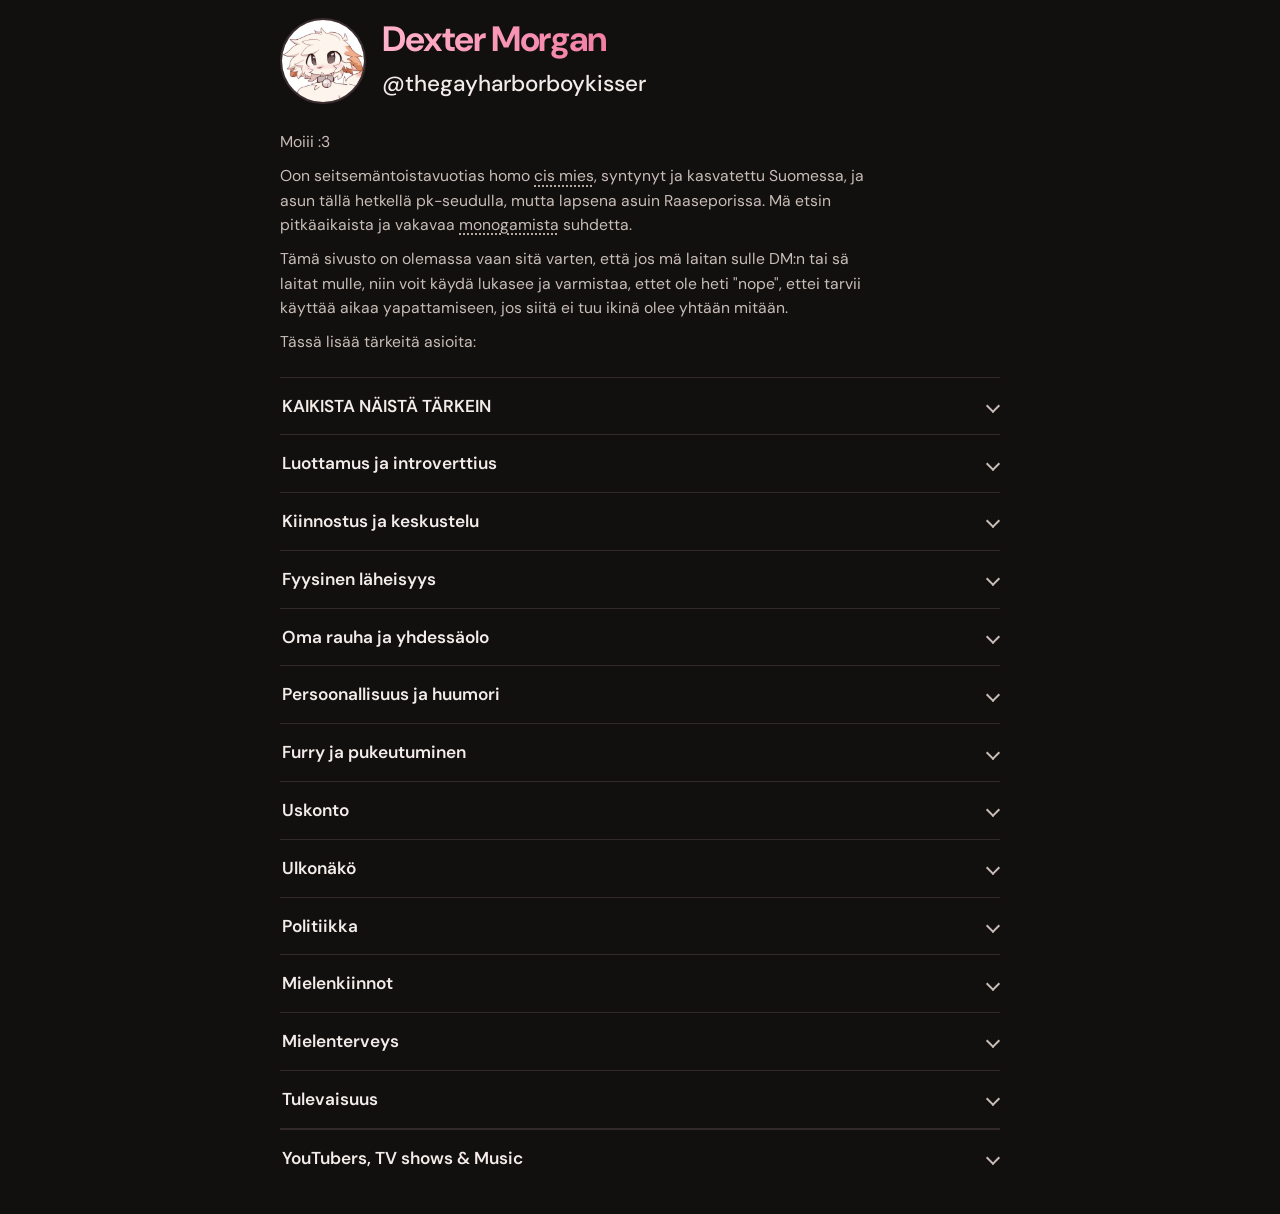
==== commit 701fb33d: "Add notranslate class and update bio content" ====
--- a/index.html
+++ b/index.html
@@ -1,6 +1,7 @@
 <!DOCTYPE html>
-<html lang="en">
+<html lang="en" class="notranslate">
 <head>
+<meta name="google" content="notranslate">
   <meta charset="utf-8">
   <meta name="viewport" content="width=device-width, initial-scale=1, viewport-fit=cover">
   <meta name="theme-color" content="#12100f">
@@ -268,6 +269,12 @@
       line-height: 1.25;
     }
 
+
+    .julien-channel { position: relative; cursor: pointer; }
+    .julien-channel .channel-name { color: #d4af37; }
+    .julien-channel .julien-text { display: none; margin-top: 5px; color: var(--muted); font-size: 0.76rem; line-height: 1.4; }
+    .julien-channel.channel-open .julien-text { display: block; }
+    .julien-channel .channel-name::after { content: "  ›"; color: #d4af37; font-size: 1rem; }
     .channel-sub {
       margin-top: 2px;
       color: var(--muted);
@@ -454,7 +461,7 @@
       <img class="pfp" src="pfp.png" alt="Dexter Morgan" onerror="this.removeAttribute('src')">
       <h1>Dexter Morgan</h1>
       <p class="handle">@thegayharborboykisser</p>
-      <div class="bio"><p>Moiii :3</p><p>Oon seitsemäntoistavuotias homo <span class="term" tabindex="0" role="button" aria-expanded="false" data-definition="Cis-mies on mies, jonka sukupuoli-identiteetti on mies ja vastaa syntymässä määriteltyä sukupuolta.">cis mies</span>, syntynyt ja kasvatettu Suomessa, ja asun tällä hetkellä pk-seudulla, mutta lapsena asuin Raaseporissa. Mä etsin pitkäaikaista ja vakavaa <span class="term" tabindex="0" role="button" aria-expanded="false" data-definition="Monogaminen suhde tarkoittaa tässä yhtä romanttista kumppania. Kumppanit voivat sopia keskenään omista rajoistaan ja siitä, mikä on heidän suhteessaan ok.">monogamista</span> suhdetta.</p><p>Tämä sivusto on olemassa vaan sitä varten, että jos mä laitan sulle DM:n tai sä laitat mulle, niin voit käydä lukasee ja varmistaa, ettet ole heti "nope", ettei tarvii käyttää aikaa yapattamiseen, jos siitä ei tuu ikinä olee yhtään mitään.</p><p>Tärkeitä asioita minulle:</p></div>
+      <div class="bio"><p>Moiii :3</p><p>Oon seitsemäntoistavuotias homo <span class="term" tabindex="0" role="button" aria-expanded="false" data-definition="Cisgender tarkoittaa henkilöä, jonka sukupuoli-identiteetti vastaa syntymässä määriteltyä sukupuolta.">cis mies</span>, syntynyt ja kasvatettu Suomessa, ja asun tällä hetkellä pk-seudulla, mutta lapsena asuin Raaseporissa. Mä etsin pitkäaikaista ja vakavaa <span class="term" tabindex="0" role="button" aria-expanded="false" data-definition="Monogaminen tarkoittaa sitä, että henkilöllä on yksi romanttinen kumppani.">monogamista</span> suhdetta.</p><p>Tämä sivusto on olemassa vaan sitä varten, että jos mä laitan sulle DM:n tai sä laitat mulle, niin voit käydä lukasee ja varmistaa, ettet ole heti "nope", ettei tarvii käyttää aikaa yapattamiseen, jos siitä ei tuu ikinä olee yhtään mitään.</p><p>Tässä lisää tärkeitä asioita:</p></div>
     </header>
 
     <div class="folds">
@@ -521,13 +528,21 @@
   <details class="fold">
     <summary>Mielenkiinnot</summary>
     <div class="body">
-      <p>Mä rakastan editoida ja tehdä YouTube-videoita. Oon periaatteessa editoinut 7-vuotiaasta asti. Ja mä oon myös alkanut kiinnostumaan shakista. Koodauskin oisi varmaan ihan kivaa jos osaisin. (Tää sivuston koodi on kokonaan AI:n kirjoittama siis :Sob: :pray: Käytin vaan kirjoitusvirheiden korjaamisessa ja sanotuksen auttamisessa. Teksti on kokonaan mun ofc.) Ja oon silleen kiinnostunut myös niiku cinematografiasta, ja varmasti en vihaisi elokuvaa kirjoittaa tai näytellä tai directaa tai tämmöstä. Ois kiva jos ois jotain samankaltasia mielenkiintoja, kun en tiedä mitä vittua sit tehtäis yhessä :Sob: mut kuitenki.</p><p>Mulla on diagnosoitu ADHD ja (lievä) Tourette, ja tutkitaan myös autismia ja OCD:tä. (Uskon ite että molemmat.) Niin nää asiat saattaa tehdä jostain rutiini asioista vaikeampia, niin jos sul on itellä esim ADHD niin kiva, ja jos ei oo niin varoitus että mulla on. Touretesta sen verran, suurin osa ihmisistä ei varmaan ees huomaa että mulla se on. En huutele mitään tai tee mitään liian ilmiselviä liikkeitä. Usein se voi olla silmien räpyttelyä tai käsien venyttelyä ect. mutta piilottelen niitä tosi hyvin ja moni ei varmaan edes huomaisi.</p>
+      <p>Mä rakastan editoida ja tehdä YouTube-videoita. Oon periaatteessa editoinut 7-vuotiaasta asti. Ja mä oon myös alkanut kiinnostumaan shakista. Koodauskin oisi varmaan ihan kivaa jos osaisin. (Tää sivuston koodi on kokonaan AI:n kirjoittama siis :Sob: :pray: Käytin vaan kirjoitusvirheiden korjaamisessa ja sanotuksen auttamisessa. Teksti on kokonaan mun ofc.) Ja oon silleen kiinnostunut myös niiku cinematografiasta, ja varmasti en vihaisi elokuvaa kirjoittaa tai näytellä tai directaa tai tämmöstä. Ois kiva jos ois jotain samankaltasia mielenkiintoja, kun en tiedä mitä vittua sit tehtäis yhessä :Sob: mut kuitenki.</p><p>Tykkään myös tehä semmosii edittejä, esim <a class="ext" href="https://www.tiktok.com/@corzeye/video/7690325504511020310" target="_blank" rel="noopener">tää</a>.</p>
+    </div>
+  </details>
+  <details class="fold">
+    <summary>Mielenterveys</summary>
+    <div class="body">
+      <p>Mulla on diagnosoitu ADHD ja (lievä) Tourette, ja tutkitaan myös autismia ja OCD:tä. (Uskon ite että molemmat.) Niin nää asiat saattaa tehdä jostain rutiini asioista vaikeampia, niin jos sul on itellä esim ADHD niin kiva, ja jos ei oo niin varoitus että mulla on. Touretesta sen verran, suurin osa ihmisistä ei varmaan ees huomaa että mulla se on. En huutele mitään tai tee mitään liian ilmiselviä liikkeitä. Usein se voi olla silmien räpyttelyä tai käsien venyttelyä ect. mutta piilottelen niitä tosi hyvin ja moni ei varmaan edes huomaisi.</p>
+      <p>Ja noin vuosi sitten oli diagnotisoitu myös vakava masennus, johtuen yläasteella tapahtuneista kiusaamisista, uhkailuista, vainoaamisesta, mielivaltaisesta väkivallasta ja kiristyksestä. Nyt ei ole enää vakava, mutta en silti pysty oikein käydä koulussa.</p>
     </div>
   </details>
   <details class="fold">
     <summary>Tulevaisuus</summary>
     <div class="body">
       <p>Jos mietin nyt vaikka, noh, emt 5 vuotta tulevaisuuteen. (Tietenki nyt ku molemmat ei oo aikuisia (sun pitäis olla tällä hetkellä ihan vähintään 15v ja enintään vrm about joku 19v) NIIN sanotaan nyt et 4 vuoden päästä, mä oon 21 ja sä oot 20. Ideal maailmassa mä varmaan tekisin kotoa töitä. Ja sä teet mitä nyt teet, whatever. Mutta vapaa-ajalla. Mä tuun varmaankin tarviimaan hiukkasen myös omaa rauhaa kyllä, mutta semmonen yhdessä hengaaminen ois tärkeetä. Vaikka ei aina ees tehtäis mitään yhdessä, sekin vaan et molemmat on sohvalla ja toinen on puhelimel ja toinen kattoo telkkarii ois peak. Tietenkin vrm useimmiten tehtäis samaa asiaa mut kuitenki.</p>
+      <p>ainakin nyt haluaisin adoptoida lapsen tai lapsia, varmaan yhen vaan kuitenki, poika mielellään.</p>
     </div>
   </details>
 </div>
@@ -569,7 +584,7 @@
               <div class="shelf music-shelf" id="music-indie"></div>
             </div>
             <div class="music-group">
-              <h3>Slowed / alt</h3>
+              <h3>Muut</h3>
               <div class="shelf music-shelf" id="music-alt"></div>
             </div>
           </section>
@@ -580,6 +595,8 @@
 
   <script>
     var youtubers = [
+      ["julienhimself.png", "JulienHimself"],
+      ["gothamchess.png", "GothamChess"],
       ["8bitryan.png", "8-BitRyan"],
       ["chadoy.png", "Chadoy"],
       ["dougdoug.png", "DougDoug"],
@@ -665,7 +682,9 @@
         ["Versatile - Slowed", "LP Rythm", "spotify-search-needed", null],
         ["Monolith", "Twin Tribes", "track", "4T1oZ3UAFKbraSp5JAISWW"],
         ["tesla - slowed electro mix", "Fixupboy", "album", "1gTkWCaSwTE1HJI723Z3E2"],
-        ["Nope your too late i already died", "wifiskeleton, i wanna be a jack-o-lantern", "track", "0hta2Lb2zKJ7kEnAEZEE3G"]
+        ["Nope your too late i already died", "wifiskeleton, i wanna be a jack-o-lantern", "track", "0hta2Lb2zKJ7kEnAEZEE3G"],
+        ["Spotify track", "", "track", "5UMlH5dtVl43h0k2aIdqwi"],
+        ["Spotify track", "", "track", "3iDSf2Bfr4Rkf3RUJPDyLb"]
       ]
     };
 
@@ -689,11 +708,29 @@
         var name = document.createElement("div");
         name.className = "channel-name";
         name.textContent = item[1];
-        var sub = document.createElement("div");
-        sub.className = "channel-sub";
-        sub.textContent = "Subscribed";
-        info.appendChild(name);
-        info.appendChild(sub);
+        if (item[1] === "JulienHimself") {
+          row.classList.add("julien-channel");
+          row.setAttribute("role", "button");
+          row.setAttribute("tabindex", "0");
+          row.setAttribute("aria-expanded", "false");
+          row.addEventListener("click", function () {
+            var open = row.classList.toggle("channel-open");
+            row.setAttribute("aria-expanded", open ? "true" : "false");
+          });
+          row.addEventListener("keydown", function (event) {
+            if (event.key === "Enter" || event.key === " ") {
+              event.preventDefault();
+              row.click();
+            }
+          });
+          var extra = document.createElement("div");
+          extra.className = "julien-text";
+          extra.textContent = "Lorem ipsum dolor sit amet, consectetur adipiscing elit. Sed do eiusmod tempor incididunt ut labore et dolore magna aliqua. Ut enim ad minim veniam, quis nostrud exercitation ullamco laboris nisi ut aliquip ex ea commodo consequat.";
+          info.appendChild(name);
+          info.appendChild(extra);
+        } else {
+          info.appendChild(name);
+        }
 
         row.appendChild(avatar);
         row.appendChild(info);
@@ -756,7 +793,7 @@
         iframe.width = "100%";
         iframe.height = "152";
         iframe.frameBorder = "0";
-        iframe.title = title + " — " + artist;
+        iframe.title = title + " - " + artist;
         iframe.loading = "lazy";
         iframe.allow = "autoplay; clipboard-write; encrypted-media; fullscreen; picture-in-picture; web-share";
         iframe.setAttribute("allowfullscreen", "");
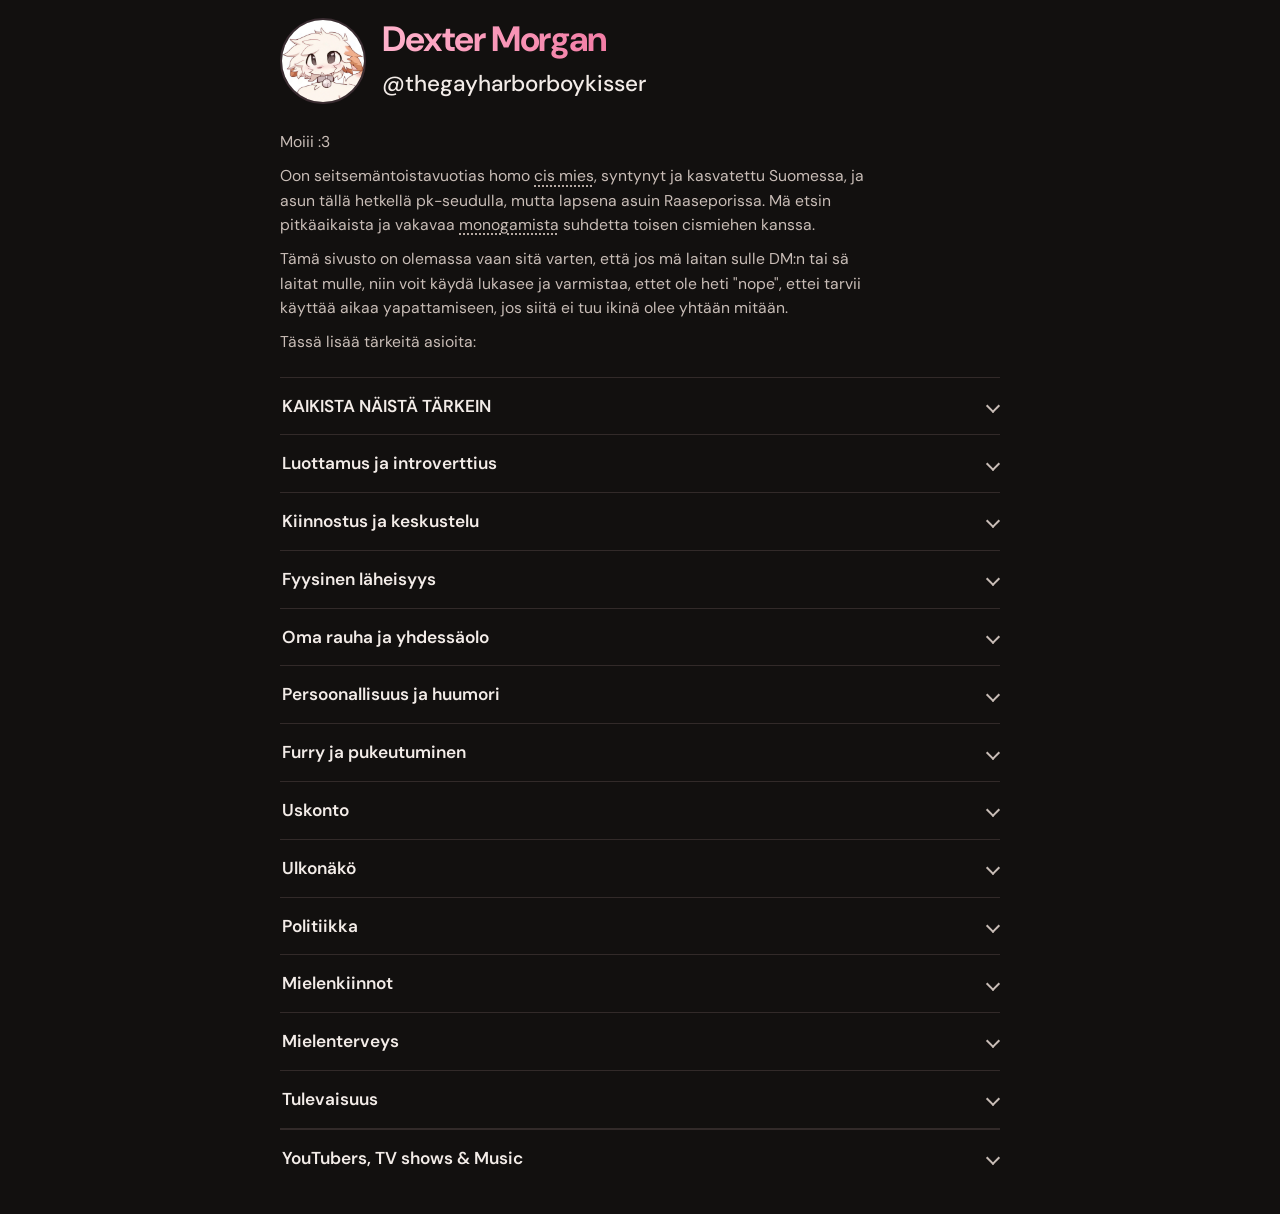
==== commit a44a0b0a: "Update bio section in index.html" ====
--- a/index.html
+++ b/index.html
@@ -453,6 +453,59 @@
         transition: none !important;
       }
     }
+
+    .video-link {
+      appearance: none;
+      border: 0;
+      padding: 0;
+      margin: 0;
+      background: none;
+      color: inherit;
+      font: inherit;
+      text-decoration: underline;
+      text-decoration-thickness: 1px;
+      text-underline-offset: 2px;
+      cursor: pointer;
+    }
+
+    .video-modal {
+      position: fixed;
+      inset: 0;
+      z-index: 9999;
+      display: none;
+      align-items: center;
+      justify-content: center;
+      padding: 18px;
+      background: rgba(0, 0, 0, 0.82);
+      box-sizing: border-box;
+    }
+
+    .video-modal.open {
+      display: flex;
+    }
+
+    .video-modal video {
+      display: block;
+      width: min(92vw, 520px);
+      max-width: 100%;
+      max-height: 92vh;
+      height: auto;
+      object-fit: contain;
+      border-radius: 12px;
+      background: #000;
+    }
+
+    @media (max-width: 600px) {
+      .video-modal {
+        padding: 10px;
+      }
+
+      .video-modal video {
+        width: min(96vw, 520px);
+        max-height: 94vh;
+        border-radius: 10px;
+      }
+    }
   </style>
 </head>
 <body>
@@ -461,7 +514,7 @@
       <img class="pfp" src="pfp.png" alt="Dexter Morgan" onerror="this.removeAttribute('src')">
       <h1>Dexter Morgan</h1>
       <p class="handle">@thegayharborboykisser</p>
-      <div class="bio"><p>Moiii :3</p><p>Oon seitsemäntoistavuotias homo <span class="term" tabindex="0" role="button" aria-expanded="false" data-definition="Cisgender tarkoittaa henkilöä, jonka sukupuoli-identiteetti vastaa syntymässä määriteltyä sukupuolta.">cis mies</span>, syntynyt ja kasvatettu Suomessa, ja asun tällä hetkellä pk-seudulla, mutta lapsena asuin Raaseporissa. Mä etsin pitkäaikaista ja vakavaa <span class="term" tabindex="0" role="button" aria-expanded="false" data-definition="Monogaminen tarkoittaa sitä, että henkilöllä on yksi romanttinen kumppani.">monogamista</span> suhdetta.</p><p>Tämä sivusto on olemassa vaan sitä varten, että jos mä laitan sulle DM:n tai sä laitat mulle, niin voit käydä lukasee ja varmistaa, ettet ole heti "nope", ettei tarvii käyttää aikaa yapattamiseen, jos siitä ei tuu ikinä olee yhtään mitään.</p><p>Tässä lisää tärkeitä asioita:</p></div>
+      <div class="bio"><p>Moiii :3</p><p>Oon seitsemäntoistavuotias homo <span class="term" tabindex="0" role="button" aria-expanded="false" data-definition="Cisgender tarkoittaa henkilöä, jonka sukupuoli-identiteetti vastaa syntymässä määriteltyä sukupuolta.">cis mies</span>, syntynyt ja kasvatettu Suomessa, ja asun tällä hetkellä pk-seudulla, mutta lapsena asuin Raaseporissa. Mä etsin pitkäaikaista ja vakavaa <span class="term" tabindex="0" role="button" aria-expanded="false" data-definition="Monogaminen tarkoittaa sitä, että henkilöllä on yksi romanttinen kumppani.">monogamista</span> suhdetta toisen cismiehen kanssa.</p><p>Tämä sivusto on olemassa vaan sitä varten, että jos mä laitan sulle DM:n tai sä laitat mulle, niin voit käydä lukasee ja varmistaa, ettet ole heti "nope", ettei tarvii käyttää aikaa yapattamiseen, jos siitä ei tuu ikinä olee yhtään mitään.</p><p>Tässä lisää tärkeitä asioita:</p></div>
     </header>
 
     <div class="folds">
@@ -528,7 +581,7 @@
   <details class="fold">
     <summary>Mielenkiinnot</summary>
     <div class="body">
-      <p>Mä rakastan editoida ja tehdä YouTube-videoita. Oon periaatteessa editoinut 7-vuotiaasta asti. Ja mä oon myös alkanut kiinnostumaan shakista. Koodauskin oisi varmaan ihan kivaa jos osaisin. (Tää sivuston koodi on kokonaan AI:n kirjoittama siis :Sob: :pray: Käytin vaan kirjoitusvirheiden korjaamisessa ja sanotuksen auttamisessa. Teksti on kokonaan mun ofc.) Ja oon silleen kiinnostunut myös niiku cinematografiasta, ja varmasti en vihaisi elokuvaa kirjoittaa tai näytellä tai directaa tai tämmöstä. Ois kiva jos ois jotain samankaltasia mielenkiintoja, kun en tiedä mitä vittua sit tehtäis yhessä :Sob: mut kuitenki.</p><p>Tykkään myös tehä semmosii edittejä, esim <a class="ext" href="https://www.tiktok.com/@corzeye/video/7690325504511020310" target="_blank" rel="noopener">tää</a>.</p>
+      <p>Mä rakastan editoida ja tehdä YouTube-videoita. Oon periaatteessa editoinut 7-vuotiaasta asti. Ja mä oon myös alkanut kiinnostumaan shakista. Koodauskin oisi varmaan ihan kivaa jos osaisin. (Tää sivuston koodi on kokonaan AI:n kirjoittama siis :Sob: :pray: Käytin vaan kirjoitusvirheiden korjaamisessa ja sanotuksen auttamisessa. Teksti on kokonaan mun ofc.) Ja oon silleen kiinnostunut myös niiku cinematografiasta, ja varmasti en vihaisi elokuvaa kirjoittaa tai näytellä tai directaa tai tämmöstä. Ois kiva jos ois jotain samankaltasia mielenkiintoja, kun en tiedä mitä vittua sit tehtäis yhessä :Sob: mut kuitenki.</p><p>Tykkään myös tehä semmosii edittejä, esim <a class="ext" href="https://www.tiktok.com/@corzeye/video/7690325504511020310" target="_blank" rel="noopener">tää</a>. Mulla oli myös kauan sit aika suosittu (<a class="ext" href="https://www.tiktok.com/@lakkocentral" target="_blank" rel="noopener">suomenkielinen TikTok editti kanava</a>). tässä <button class="video-link" type="button" id="proof-video-open">todiste että se on mun</button>.</p>
     </div>
   </details>
   <details class="fold">
@@ -884,9 +937,47 @@
       });
     }
 
+
+    document.addEventListener("DOMContentLoaded", function () {
+      var proofVideoOpen = document.getElementById("proof-video-open");
+      var proofVideoModal = document.getElementById("proof-video-modal");
+      var proofVideo = document.getElementById("proof-video");
+
+      function closeProofVideo() {
+        proofVideoModal.classList.remove("open");
+        proofVideoModal.setAttribute("aria-hidden", "true");
+        proofVideo.pause();
+        proofVideo.currentTime = 0;
+      }
+
+      proofVideoOpen.addEventListener("click", function (event) {
+        event.stopPropagation();
+        proofVideoModal.classList.add("open");
+        proofVideoModal.setAttribute("aria-hidden", "false");
+      });
+
+      proofVideoModal.addEventListener("click", function (event) {
+        if (event.target === proofVideoModal) {
+          closeProofVideo();
+        }
+      });
+
+      document.addEventListener("keydown", function (event) {
+        if (event.key === "Escape" && proofVideoModal.classList.contains("open")) {
+          closeProofVideo();
+        }
+      });
+    });
+
     document.querySelectorAll("details").forEach(function (d) {
       d.open = false;
     });
   </script>
+
+  <div class="video-modal" id="proof-video-modal" aria-hidden="true">
+    <video id="proof-video" controls playsinline preload="metadata">
+      <source src="lakkotiktok.mp4" type="video/mp4">
+    </video>
+  </div>
 </body>
 </html>
